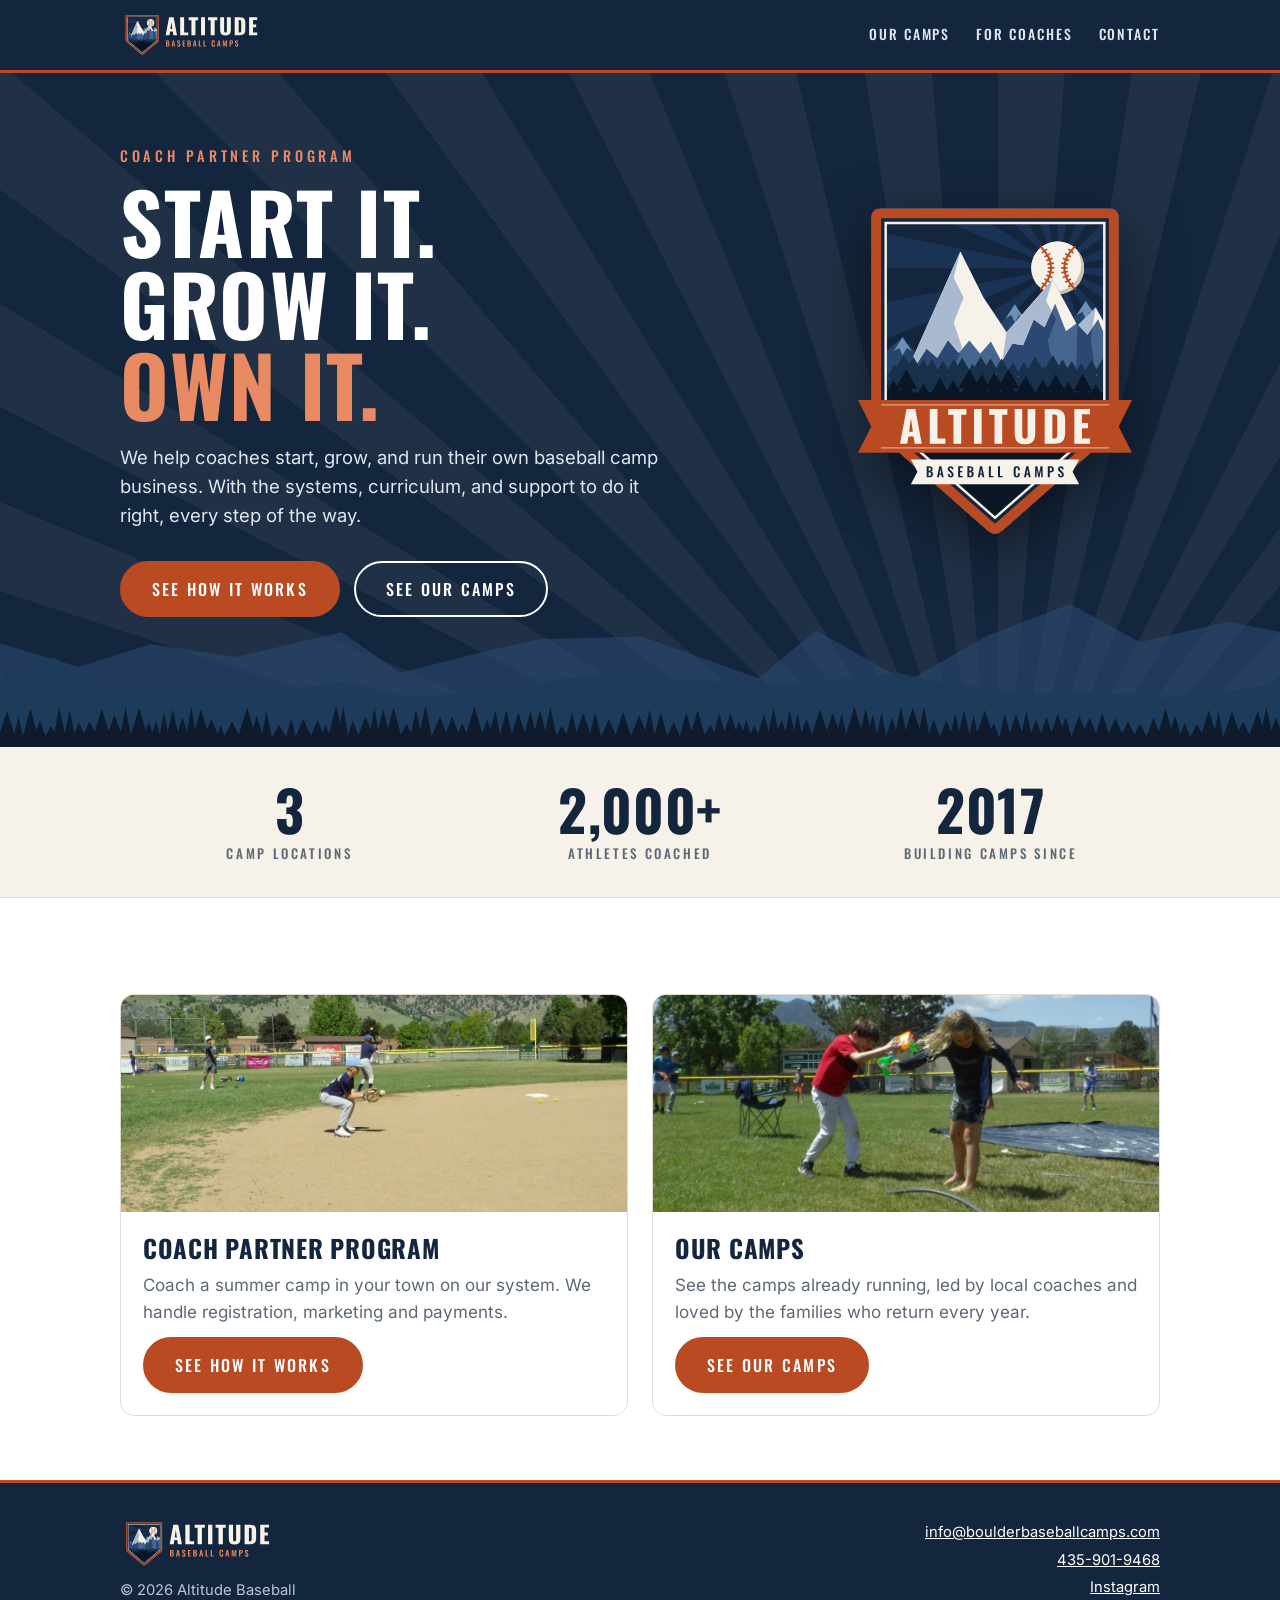
==== index.html @ 1dc379f1 "Footer: add small Instagram link on every page Co-Authored-By: Claude Sonnet 5.5 <noreply@anthropic." ====
<!doctype html><html lang="en"><head><meta charset="utf-8"><meta name="viewport" content="width=device-width,initial-scale=1">
<title>Altitude Baseball | Build Your Baseball Camp Today</title><meta name="description" content="Altitude helps coaches start a baseball camp in their town. We handle registration, marketing and payments while you coach. See our camps and how it works.">
<meta property="og:title" content="Altitude Baseball | Build Your Baseball Camp Today"><meta property="og:description" content="Altitude helps coaches start a baseball camp in their town. We handle registration, marketing and payments while you coach. See our camps and how it works."><meta property="og:type" content="website"><meta property="og:url" content="https://www.altitudebaseballcamps.com/">
<link rel="canonical" href="https://www.altitudebaseballcamps.com/">
<link rel="preload" href="assets/fonts/oswald-latin-700-normal.woff2" as="font" type="font/woff2" crossorigin><link rel="preload" href="assets/fonts/inter-latin-400-normal.woff2" as="font" type="font/woff2" crossorigin>
<link rel="icon" href="images/brand/favicon.svg" type="image/svg+xml"><link rel="icon" href="images/brand/favicon-32.png" sizes="32x32" type="image/png"><link rel="icon" href="favicon.ico" sizes="48x48"><link rel="apple-touch-icon" href="images/brand/apple-touch-icon.png"><link rel="manifest" href="site.webmanifest"><meta name="theme-color" content="#14263d">
<meta property="og:site_name" content="Altitude Baseball Camps"><meta property="og:image" content="https://www.altitudebaseballcamps.com/images/brand/og-image.png"><meta property="og:image:width" content="1200"><meta property="og:image:height" content="630"><meta property="og:image:alt" content="Altitude Baseball Camps shield logo beside the words Start it. Grow it. Own it."><meta name="twitter:card" content="summary_large_image">
<link rel="stylesheet" href="assets/style.css"><script type="application/ld+json">{"@context": "https://schema.org", "@type": "Organization", "name": "Altitude Baseball Camps", "url": "https://www.altitudebaseballcamps.com/", "logo": "https://www.altitudebaseballcamps.com/images/brand/icon-512.png", "description": "Altitude helps coaches start and grow a baseball camp in their town, with registration, marketing and payments handled."}</script></head><body>
<a class="skip" href="#main">Skip to content</a>
<header class="site"><div class="wrap"><a class="brand" href="index.html"><img src="images/brand/altitude-lockup-dark.svg" alt="Altitude Baseball Camps" width="139" height="46"></a><nav><a href="our-camps.html">Our Camps</a><a href="for-coaches.html">For Coaches</a><a href="contact.html">Contact</a></nav></div></header>
<main id="main"><section class="hero home"><div class="wrap"><div class="copy"><p class="eyebrow">Coach Partner Program</p><h1><span>Start it.</span> <span>Grow it.</span> <span class="own">Own it.</span></h1><p class="lede">We help coaches start, grow, and run their own baseball camp business. With the systems, curriculum, and support to do it right, every step of the way.</p><p class="cta"><a class="btn" href="for-coaches.html">See how it works</a><a class="btn ghost" href="our-camps.html">See our camps</a></p></div><img class="shield" src="images/brand/altitude-shield-color.svg" alt="" width="330" height="388"></div></section><div class="stats"><div class="wrap"><div><b>3</b><span>Camp Locations</span></div><div><b>2,000+</b><span>Athletes Coached</span></div><div><b>2017</b><span>Building Camps Since</span></div></div></div>
<section class="block"><div class="wrap"><h2 class="sr">Where to start</h2><div class="cards">
<article class="card"><img class="ph shot" src="images/photos/camp-infield.jpg" alt="A camper sets to field a ground ball on the infield, with foothills behind." width="1200" height="900" loading="lazy" style="object-position:50% 42%"><div class="body"><h3>Coach Partner Program</h3><p>Coach a summer camp in your town on our system. We handle registration, marketing and payments.</p><a class="btn" href="for-coaches.html">See how it works</a></div></article>
<article class="card"><img class="ph shot" src="images/photos/camp-water-fight.jpg" alt="Two campers squirt each other with water guns on the outfield grass." width="1200" height="900" loading="lazy" style="object-position:50% 68%"><div class="body"><h3>Our Camps</h3><p>See the camps already running, led by local coaches and loved by the families who return every year.</p><a class="btn" href="our-camps.html">See our camps</a></div></article>
</div></div></section></main>
<footer><div class="wrap foot"><div class="fbrand"><img src="images/brand/altitude-lockup-dark.svg" alt="Altitude Baseball Camps" width="151" height="50" loading="lazy"><p>&copy; <span id="y"></span> Altitude Baseball</p></div><div class="fcontact"><a href="mailto:info@boulderbaseballcamps.com">info@boulderbaseballcamps.com</a><a href="tel:+14359019468">435-901-9468</a><a href="https://www.instagram.com/altitudebaseballcamps/" target="_blank" rel="noopener">Instagram</a></div></div></footer>
<script>document.getElementById("y").textContent=new Date().getFullYear()</script></body></html>
---- assets/style.css ----
/* Altitude Baseball Camps: brand kit 2.0. Fonts are self-hosted (SIL Open Font License, see assets/fonts). */
@font-face{font-family:"Oswald";font-style:normal;font-weight:500;font-display:swap;src:url(fonts/oswald-latin-500-normal.woff2) format("woff2")}
@font-face{font-family:"Oswald";font-style:normal;font-weight:700;font-display:swap;src:url(fonts/oswald-latin-700-normal.woff2) format("woff2")}
@font-face{font-family:"Inter";font-style:normal;font-weight:400;font-display:swap;src:url(fonts/inter-latin-400-normal.woff2) format("woff2")}
@font-face{font-family:"Inter";font-style:normal;font-weight:600;font-display:swap;src:url(fonts/inter-latin-600-normal.woff2) format("woff2")}
@font-face{font-family:"Inter";font-style:normal;font-weight:700;font-display:swap;src:url(fonts/inter-latin-700-normal.woff2) format("woff2")}
@font-face{font-family:"Inter";font-style:normal;font-weight:800;font-display:swap;src:url(fonts/inter-latin-800-normal.woff2) format("woff2")}
:root{--navy:#14263d;--navy2:#1d3654;--clay:#b94a22;--clay-d:#9a3d1a;--ember:#e88a62;--cream:#f7f2e9;--ink:#1b2430;--mute:#5d6877;--line:#e2dccf;--radius:14px;
--display:"Oswald","Arial Narrow",Impact,sans-serif;--text:"Inter",system-ui,-apple-system,"Segoe UI",Roboto,sans-serif}
*{box-sizing:border-box}html{scroll-behavior:smooth}
@media (prefers-reduced-motion:reduce){html{scroll-behavior:auto}}
body{margin:0;min-height:100vh;display:flex;flex-direction:column;font-family:var(--text);color:var(--ink);background:#fff;line-height:1.6;font-size:17px;-webkit-font-smoothing:antialiased}
img{max-width:100%;display:block}a{color:var(--clay-d)}
:focus-visible{outline:3px solid var(--clay-d);outline-offset:3px}
header.site :focus-visible,.hero :focus-visible,.est :focus-visible,footer :focus-visible{outline-color:var(--ember)}
.wrap{max-width:1080px;margin:0 auto;padding:0 20px}
.sr{position:absolute;width:1px;height:1px;margin:-1px;padding:0;overflow:hidden;clip:rect(0 0 0 0);white-space:nowrap;border:0}
.skip{position:absolute;left:-999px}.skip:focus{left:10px;top:10px;background:#fff;padding:8px;z-index:99}

/* header */
header.site{background:var(--navy);position:sticky;top:0;z-index:10;border-bottom:3px solid var(--clay)}
header.site .wrap{display:flex;align-items:center;justify-content:space-between;height:70px}
.brand{display:block;line-height:0}.brand img{height:46px;width:auto}
nav a{color:#dfe6ef;text-decoration:none;margin-left:26px;font:500 .86rem var(--display);letter-spacing:.14em;text-transform:uppercase;padding-bottom:4px;border-bottom:2px solid transparent}
nav a:hover,nav a[aria-current]{color:#fff;border-bottom-color:var(--ember)}

/* hero */
.hero{position:relative;isolation:isolate;overflow:hidden;background:var(--navy);color:#fff;padding:96px 0 120px;text-align:center;--rx:50%}
/* graphic system: sunburst rays + ridge line (drawn from the shield, no photos needed) */
.hero::before{content:"";position:absolute;inset:0;z-index:-1;background:repeating-conic-gradient(from -90deg at var(--rx) 125%,rgba(255,255,255,.05) 0 4.5deg,transparent 4.5deg 9deg)}
.hero::after{content:"";position:absolute;left:0;right:0;bottom:0;height:170px;z-index:-1;background:url(ridge.svg) center bottom/100% 100% no-repeat}
.hero h1{font:700 clamp(3rem,8.5vw,5.2rem)/.98 var(--display);margin:0 0 18px;text-transform:uppercase;letter-spacing:.015em}
.hero p{max-width:640px;margin:0 auto 28px;font-size:1.15rem;color:#dfe6ef}
.hero p.eyebrow{max-width:none;margin:0 0 14px;font:500 .9rem var(--display);letter-spacing:.26em;text-transform:uppercase;color:var(--ember)}
.hero.home{padding:72px 0 130px;--rx:78%}
.hero.home .wrap{display:grid;grid-template-columns:1.2fr .8fr;gap:56px;align-items:center;text-align:left}
.hero.home h1 span{display:block}.hero.home h1 .own{color:var(--ember)}
.hero.home .copy p.lede{margin:0 0 30px;max-width:560px}
.hero.home .shield{width:min(100%,330px);height:auto;justify-self:end;filter:drop-shadow(0 18px 28px rgba(0,0,0,.5))}
.hero .cta{display:flex;gap:14px;flex-wrap:wrap;margin:0;max-width:none}

/* buttons */
.btn{display:inline-block;background:var(--clay);color:#fff;text-decoration:none;font:500 1rem var(--display);letter-spacing:.14em;text-transform:uppercase;padding:14px 30px;border-radius:999px;border:2px solid var(--clay);cursor:pointer}
.btn:hover{background:var(--clay-d);border-color:var(--clay-d)}
.btn.ghost{background:transparent;border-color:#fff}.btn.ghost:hover{background:#fff;color:var(--navy);border-color:#fff}

/* stats */
.stats{background:var(--cream);border-bottom:1px solid var(--line)}
.stats .wrap{display:grid;grid-template-columns:repeat(3,1fr);text-align:center;padding:34px 20px;gap:12px}
.stats b{display:block;font:700 clamp(2.4rem,6vw,3.5rem)/1 var(--display);color:var(--navy);letter-spacing:.01em}
.stats span{display:block;margin-top:6px;color:var(--mute);font:500 .82rem var(--display);letter-spacing:.2em;text-transform:uppercase}

/* sections */
section.block{padding:64px 0}section.alt{background:var(--cream)}
h2{font:700 clamp(2rem,4.6vw,2.9rem)/1.08 var(--display);text-transform:uppercase;letter-spacing:.02em;margin:0 0 14px;color:var(--navy)}
.lead{color:var(--mute);max-width:640px}
.cards{display:grid;grid-template-columns:repeat(auto-fit,minmax(300px,1fr));gap:24px;margin-top:32px}
.card{border:1px solid var(--line);border-radius:var(--radius);overflow:hidden;background:#fff;display:flex;flex-direction:column}
.card .ph{aspect-ratio:16/10;background:var(--navy2);object-fit:cover;width:100%}
.card .ph.art{aspect-ratio:21/9;position:relative;overflow:hidden;background:var(--navy);display:flex;align-items:flex-start;padding:22px 24px;isolation:isolate}
.card .ph.art::before{content:"";position:absolute;inset:0;z-index:-1;background:repeating-conic-gradient(from -90deg at 80% 130%,rgba(255,255,255,.05) 0 4.5deg,transparent 4.5deg 9deg)}
.card .ph.art::after{content:"";position:absolute;left:0;right:0;bottom:0;height:62%;z-index:-1;background:url(ridge.svg) center bottom/100% 100% no-repeat}
.card .ph.art span{font:500 .9rem var(--display);letter-spacing:.26em;text-transform:uppercase;color:var(--ember)}
/* real photography (add when available): <figure class="photo"><img ...><figcaption>..</figcaption></figure> */
.photo{margin:0;border-radius:var(--radius);overflow:hidden;background:var(--navy2)}
.photo img{width:100%;height:100%;object-fit:cover;aspect-ratio:var(--ar,3/2)}
.photo figcaption{padding:10px 14px;font-size:.85rem;color:var(--mute);background:var(--cream)}
.photo.wide{--ar:21/9}.photo.tall{--ar:4/5}
.card .body{padding:22px;display:flex;flex-direction:column;gap:10px;flex:1}
.card h3{margin:0;color:var(--navy);font:700 1.55rem/1.15 var(--display);text-transform:uppercase;letter-spacing:.03em}.card p{margin:0;color:var(--mute)}
.card .btn{align-self:flex-start;margin-top:auto}
.camp{display:grid;grid-template-columns:160px 1fr;gap:24px;align-items:center;padding:28px 0;border-top:1px solid var(--line)}
.camp:first-of-type{border-top:0}
.camp .logo{width:160px;height:120px;display:grid;place-items:center;background:var(--cream);border-radius:var(--radius);font-weight:800;color:var(--navy);text-align:center;padding:10px;font-size:1rem;overflow:hidden}
.camp .logo img{max-width:140px;max-height:100px;width:auto;height:auto}
.camp h3{margin:0 0 6px;font:700 1.55rem/1.15 var(--display);text-transform:uppercase;letter-spacing:.03em;color:var(--navy)}.camp p{margin:0 0 8px;color:var(--mute)}
.grid9{counter-reset:n;display:grid;grid-template-columns:repeat(auto-fit,minmax(300px,1fr));gap:18px;margin-top:30px}
.grid9 div{counter-increment:n;background:#fff;border:1px solid var(--line);border-radius:var(--radius);padding:20px 20px 20px 66px;position:relative}
.grid9 div:before{content:counter(n);position:absolute;left:18px;top:18px;width:34px;height:34px;border-radius:50%;background:var(--clay);color:#fff;font:700 1.1rem var(--display);display:grid;place-items:center}
.grid9 h3{margin:0 0 4px;font:700 1.15rem/1.2 var(--display);letter-spacing:.04em;text-transform:uppercase;color:var(--navy)}.grid9 p{margin:0;color:var(--mute);font-size:.95rem}

/* earnings estimator */
.est{background:var(--navy);color:#fff;border-radius:var(--radius);padding:34px;margin-top:10px}
.est h2{color:#fff}.est .row{display:grid;grid-template-columns:repeat(auto-fit,minmax(170px,1fr));gap:16px;margin:20px 0}
label{display:block;font-weight:600;font-size:.9rem;margin-bottom:6px}
input,select,textarea{width:100%;padding:12px 14px;border:1px solid #c9c2b2;border-radius:10px;font:inherit;background:#fff;color:var(--ink)}
.seg{display:flex;gap:8px;flex-wrap:wrap}.seg button{flex:1;padding:12px;border-radius:10px;border:1px solid #6f87a6;background:transparent;color:#fff;font:inherit;font-weight:600;cursor:pointer}
.seg button[aria-pressed=true]{background:var(--ember);border-color:var(--ember);color:var(--navy)}
.result{font:700 2.8rem/1.1 var(--display);color:#ffd9c8}.small{font-size:.82rem;color:#b9c6d6}
.two{display:grid;grid-template-columns:repeat(auto-fit,minmax(260px,1fr));gap:24px;margin-top:26px}
.pill{background:var(--cream);border:1px solid var(--line);border-radius:var(--radius);padding:22px}
.pill h3{margin:0 0 6px;color:var(--navy);font:700 1.3rem/1.2 var(--display);text-transform:uppercase;letter-spacing:.03em}.pill p{margin:0;color:var(--mute)}
form.contact{display:grid;gap:16px;max-width:620px;margin-top:24px}

/* footer */
footer{background:var(--navy);color:#b9c6d6;padding:36px 0;font-size:.92rem;border-top:3px solid var(--clay)}
footer a{color:#fff}
footer .foot{display:flex;flex-wrap:wrap;gap:20px 40px;justify-content:space-between;align-items:center}
.fbrand img{height:50px;width:auto;margin-bottom:10px}.fbrand p{margin:0}
.fcontact{display:flex;flex-direction:column;gap:4px;text-align:right}

@media(max-width:820px){
 .hero.home{padding:48px 0 56px}
 .hero.home .wrap{grid-template-columns:1fr;text-align:center;gap:28px}
 .hero.home .shield{order:-1;justify-self:center;width:190px}
 .hero.home .copy p.lede{margin:0 auto 26px}.hero .cta{justify-content:center}
}
@media(max-width:680px){
 header.site{position:static}
 header.site .wrap{flex-wrap:wrap;height:auto;padding-top:12px;padding-bottom:10px;gap:8px}
 nav{width:100%;display:flex;justify-content:space-between}
 nav a{margin-left:0;font-size:.78rem;letter-spacing:.1em;padding:10px 0 6px}
 .fcontact a{display:block;padding:5px 0}.camp p a{display:inline-block;padding:6px 0}
 .camp{grid-template-columns:1fr}.hero{padding:70px 0 96px}.hero::after{height:110px}
 .fcontact{text-align:left}
}
/* contact page: h1 shares the section heading look */
section.block h1{font:700 clamp(2rem,4.6vw,2.9rem)/1.08 var(--display);text-transform:uppercase;letter-spacing:.02em;margin:0 0 14px;color:var(--navy)}
.formnote{font-size:.9rem;color:var(--mute);margin:-4px 0 0}
main{flex:1 0 auto}
.card .ph.diamond::after{height:100%;background:url(diamond.svg) right bottom/auto 100% no-repeat}
.card .ph.logos{aspect-ratio:21/9;background:var(--cream);display:flex;align-items:center;justify-content:space-evenly;gap:12px;padding:18px 22px;object-fit:fill;border-bottom:1px solid var(--line)}
.card .ph.logos img{height:100%;width:auto;max-width:31%;object-fit:contain}
.card img.ph.shot{height:auto;aspect-ratio:21/9;object-fit:cover;background:var(--cream)}
.gallery{display:grid;grid-template-columns:repeat(3,1fr);gap:14px}
.gallery figure{margin:0;border-radius:var(--radius);overflow:hidden;background:var(--cream)}
.gallery img{height:auto;width:100%;aspect-ratio:4/3;object-fit:cover}
.cap{font-size:.9rem;color:var(--mute);margin:12px 0 0}
@media(max-width:680px){.gallery{grid-template-columns:1fr}.gallery img{aspect-ratio:16/10}}
.gallery.mix{grid-template-columns:2fr 1fr;grid-template-rows:1fr 1fr}
.gallery.mix .big{grid-row:1/3}.gallery.mix .big img{height:100%;aspect-ratio:auto}
.gallery.mix figure:not(.big) img{height:100%;aspect-ratio:auto}
@media(max-width:680px){.gallery.mix{grid-template-columns:1fr;grid-template-rows:none}.gallery.mix .big{grid-row:auto}.gallery.mix .big img{height:auto;aspect-ratio:4/3}.gallery.mix figure:not(.big) img{height:auto;aspect-ratio:16/10}}
.gallery figure{min-width:0}.gallery img{display:block}.gallery.mix{align-items:stretch}.gallery.mix figure img{object-fit:cover}
.gallery.mix figure{width:100%;justify-self:stretch}
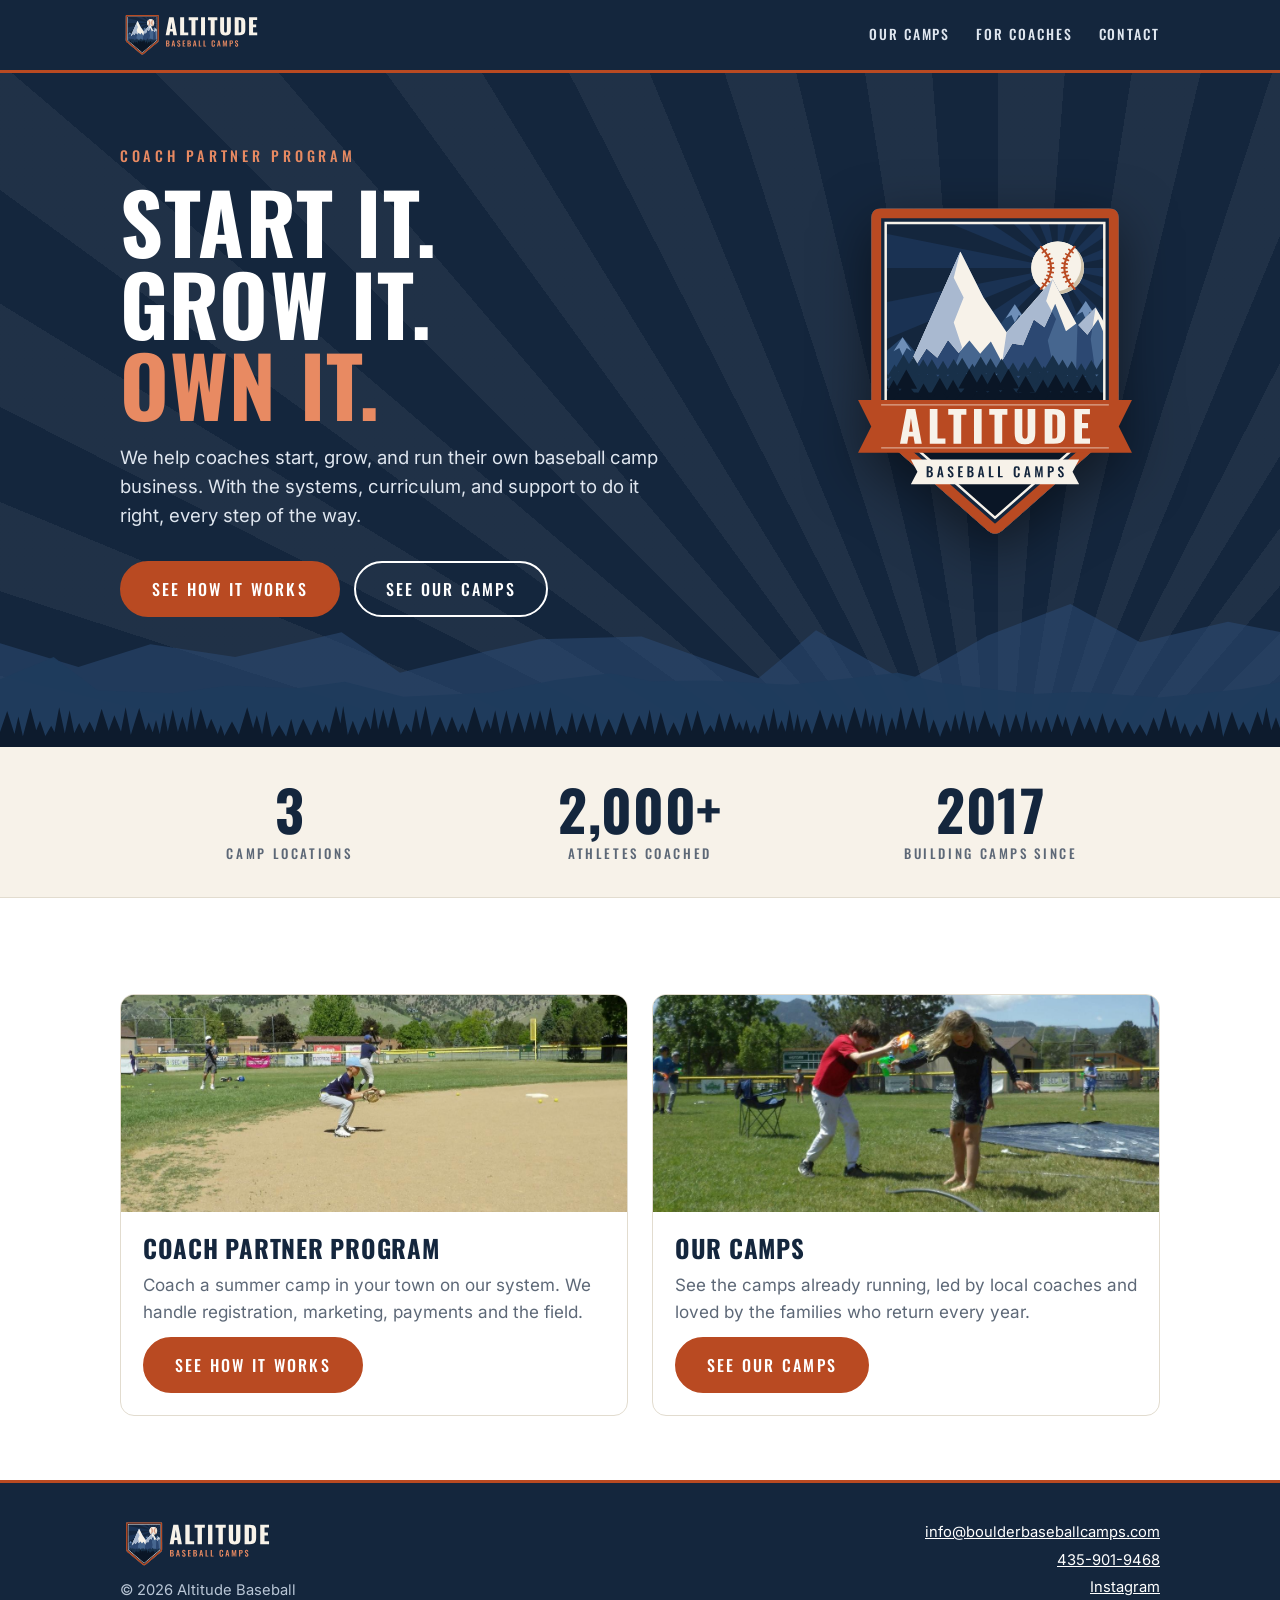
==== commit 8fc37f0e: "Add 'and the field' to registration/marketing/payments copy Co-Authored-By: Claude Sonnet 5.5 <norep" ====
--- a/index.html
+++ b/index.html
@@ -1,16 +1,16 @@
 <!doctype html><html lang="en"><head><meta charset="utf-8"><meta name="viewport" content="width=device-width,initial-scale=1">
-<title>Altitude Baseball | Build Your Baseball Camp Today</title><meta name="description" content="Altitude helps coaches start a baseball camp in their town. We handle registration, marketing and payments while you coach. See our camps and how it works.">
-<meta property="og:title" content="Altitude Baseball | Build Your Baseball Camp Today"><meta property="og:description" content="Altitude helps coaches start a baseball camp in their town. We handle registration, marketing and payments while you coach. See our camps and how it works."><meta property="og:type" content="website"><meta property="og:url" content="https://www.altitudebaseballcamps.com/">
+<title>Altitude Baseball | Build Your Baseball Camp Today</title><meta name="description" content="Altitude helps coaches start a baseball camp in their town. We handle registration, marketing, payments and the field while you coach. See our camps and how it works.">
+<meta property="og:title" content="Altitude Baseball | Build Your Baseball Camp Today"><meta property="og:description" content="Altitude helps coaches start a baseball camp in their town. We handle registration, marketing, payments and the field while you coach. See our camps and how it works."><meta property="og:type" content="website"><meta property="og:url" content="https://www.altitudebaseballcamps.com/">
 <link rel="canonical" href="https://www.altitudebaseballcamps.com/">
 <link rel="preload" href="assets/fonts/oswald-latin-700-normal.woff2" as="font" type="font/woff2" crossorigin><link rel="preload" href="assets/fonts/inter-latin-400-normal.woff2" as="font" type="font/woff2" crossorigin>
 <link rel="icon" href="images/brand/favicon.svg" type="image/svg+xml"><link rel="icon" href="images/brand/favicon-32.png" sizes="32x32" type="image/png"><link rel="icon" href="favicon.ico" sizes="48x48"><link rel="apple-touch-icon" href="images/brand/apple-touch-icon.png"><link rel="manifest" href="site.webmanifest"><meta name="theme-color" content="#14263d">
 <meta property="og:site_name" content="Altitude Baseball Camps"><meta property="og:image" content="https://www.altitudebaseballcamps.com/images/brand/og-image.png"><meta property="og:image:width" content="1200"><meta property="og:image:height" content="630"><meta property="og:image:alt" content="Altitude Baseball Camps shield logo beside the words Start it. Grow it. Own it."><meta name="twitter:card" content="summary_large_image">
-<link rel="stylesheet" href="assets/style.css"><script type="application/ld+json">{"@context": "https://schema.org", "@type": "Organization", "name": "Altitude Baseball Camps", "url": "https://www.altitudebaseballcamps.com/", "logo": "https://www.altitudebaseballcamps.com/images/brand/icon-512.png", "description": "Altitude helps coaches start and grow a baseball camp in their town, with registration, marketing and payments handled."}</script></head><body>
+<link rel="stylesheet" href="assets/style.css"><script type="application/ld+json">{"@context": "https://schema.org", "@type": "Organization", "name": "Altitude Baseball Camps", "url": "https://www.altitudebaseballcamps.com/", "logo": "https://www.altitudebaseballcamps.com/images/brand/icon-512.png", "description": "Altitude helps coaches start and grow a baseball camp in their town, with registration, marketing, payments and the field handled."}</script></head><body>
 <a class="skip" href="#main">Skip to content</a>
 <header class="site"><div class="wrap"><a class="brand" href="index.html"><img src="images/brand/altitude-lockup-dark.svg" alt="Altitude Baseball Camps" width="139" height="46"></a><nav><a href="our-camps.html">Our Camps</a><a href="for-coaches.html">For Coaches</a><a href="contact.html">Contact</a></nav></div></header>
 <main id="main"><section class="hero home"><div class="wrap"><div class="copy"><p class="eyebrow">Coach Partner Program</p><h1><span>Start it.</span> <span>Grow it.</span> <span class="own">Own it.</span></h1><p class="lede">We help coaches start, grow, and run their own baseball camp business. With the systems, curriculum, and support to do it right, every step of the way.</p><p class="cta"><a class="btn" href="for-coaches.html">See how it works</a><a class="btn ghost" href="our-camps.html">See our camps</a></p></div><img class="shield" src="images/brand/altitude-shield-color.svg" alt="" width="330" height="388"></div></section><div class="stats"><div class="wrap"><div><b>3</b><span>Camp Locations</span></div><div><b>2,000+</b><span>Athletes Coached</span></div><div><b>2017</b><span>Building Camps Since</span></div></div></div>
 <section class="block"><div class="wrap"><h2 class="sr">Where to start</h2><div class="cards">
-<article class="card"><img class="ph shot" src="images/photos/camp-infield.jpg" alt="A camper sets to field a ground ball on the infield, with foothills behind." width="1200" height="900" loading="lazy" style="object-position:50% 42%"><div class="body"><h3>Coach Partner Program</h3><p>Coach a summer camp in your town on our system. We handle registration, marketing and payments.</p><a class="btn" href="for-coaches.html">See how it works</a></div></article>
+<article class="card"><img class="ph shot" src="images/photos/camp-infield.jpg" alt="A camper sets to field a ground ball on the infield, with foothills behind." width="1200" height="900" loading="lazy" style="object-position:50% 42%"><div class="body"><h3>Coach Partner Program</h3><p>Coach a summer camp in your town on our system. We handle registration, marketing, payments and the field.</p><a class="btn" href="for-coaches.html">See how it works</a></div></article>
 <article class="card"><img class="ph shot" src="images/photos/camp-water-fight.jpg" alt="Two campers squirt each other with water guns on the outfield grass." width="1200" height="900" loading="lazy" style="object-position:50% 68%"><div class="body"><h3>Our Camps</h3><p>See the camps already running, led by local coaches and loved by the families who return every year.</p><a class="btn" href="our-camps.html">See our camps</a></div></article>
 </div></div></section></main>
 <footer><div class="wrap foot"><div class="fbrand"><img src="images/brand/altitude-lockup-dark.svg" alt="Altitude Baseball Camps" width="151" height="50" loading="lazy"><p>&copy; <span id="y"></span> Altitude Baseball</p></div><div class="fcontact"><a href="mailto:info@boulderbaseballcamps.com">info@boulderbaseballcamps.com</a><a href="tel:+14359019468">435-901-9468</a><a href="https://www.instagram.com/altitudebaseballcamps/" target="_blank" rel="noopener">Instagram</a></div></div></footer>
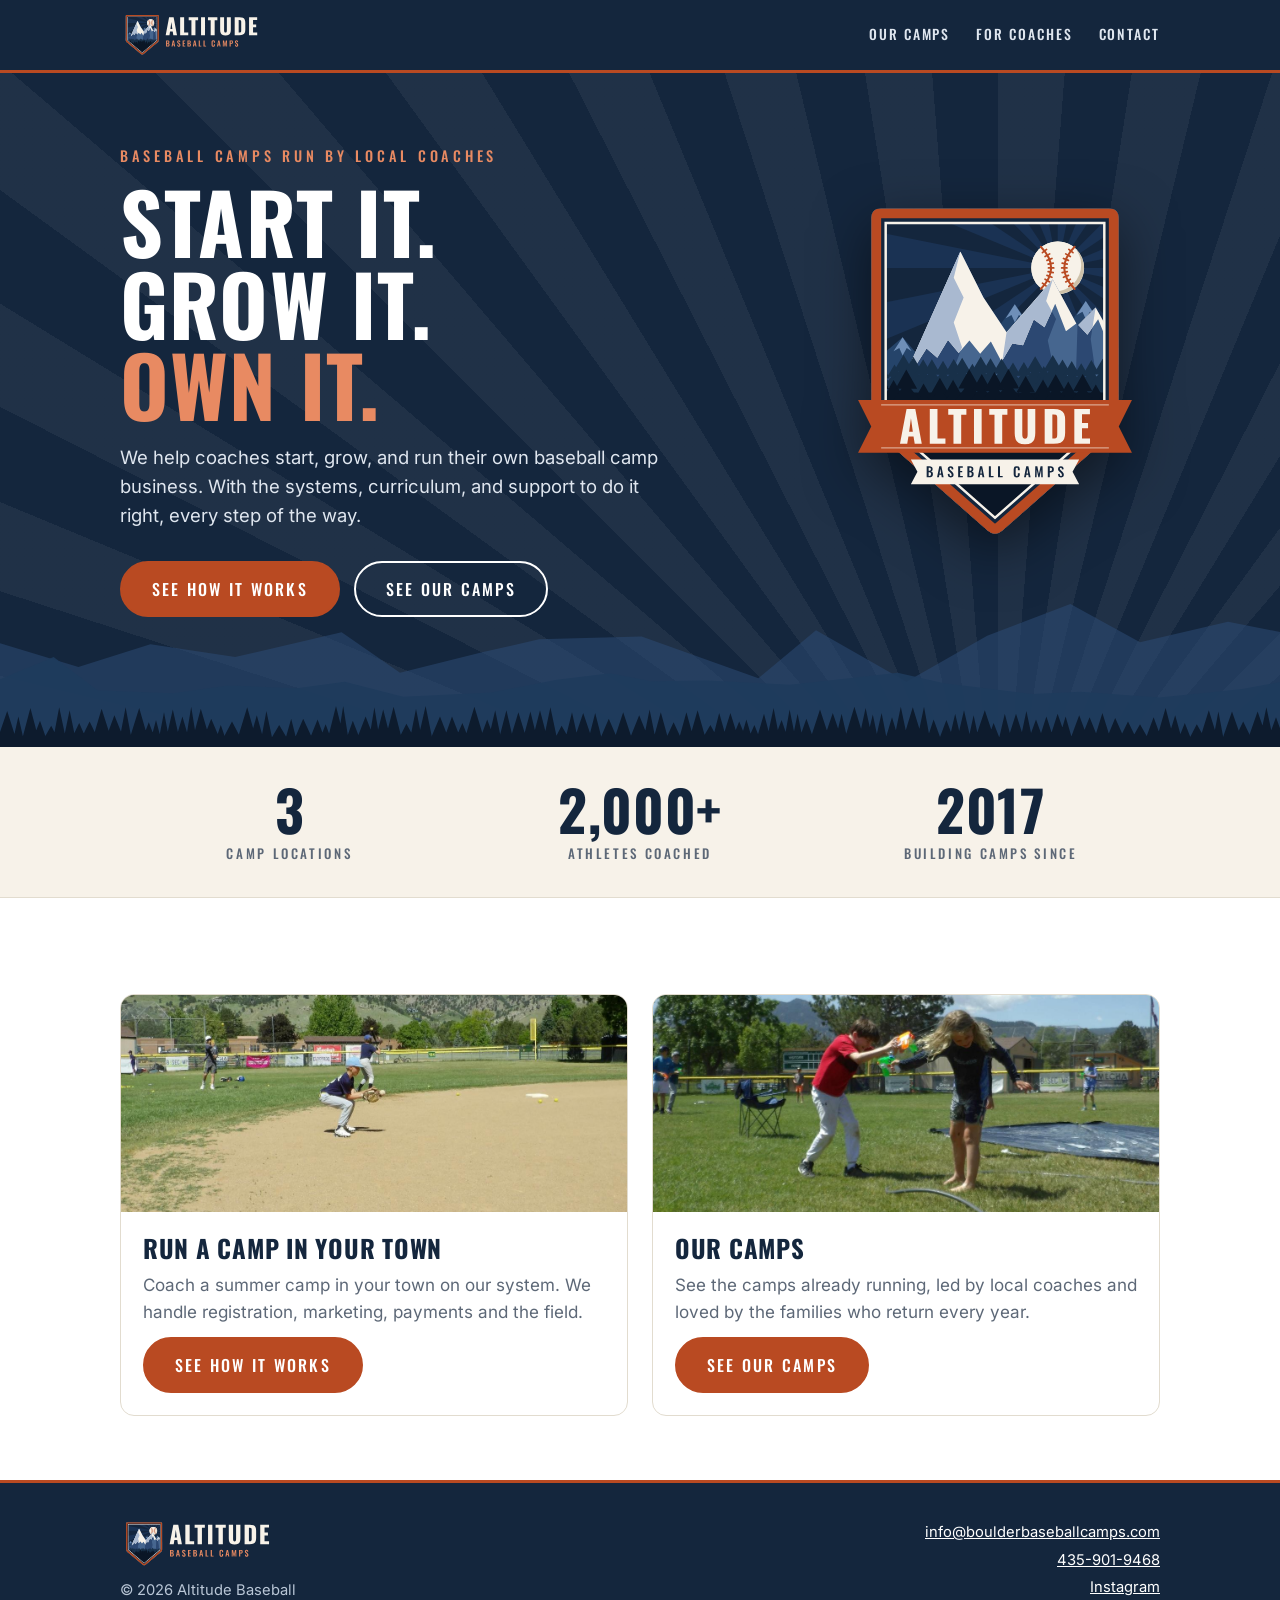
==== commit 71d186e9: "Replace 'Coach Partner Program' on the home page with plainer wording Co-Authored-By: Claude Sonnet " ====
--- a/index.html
+++ b/index.html
@@ -8,9 +8,9 @@
 <link rel="stylesheet" href="assets/style.css"><script type="application/ld+json">{"@context": "https://schema.org", "@type": "Organization", "name": "Altitude Baseball Camps", "url": "https://www.altitudebaseballcamps.com/", "logo": "https://www.altitudebaseballcamps.com/images/brand/icon-512.png", "description": "Altitude helps coaches start and grow a baseball camp in their town, with registration, marketing, payments and the field handled."}</script></head><body>
 <a class="skip" href="#main">Skip to content</a>
 <header class="site"><div class="wrap"><a class="brand" href="index.html"><img src="images/brand/altitude-lockup-dark.svg" alt="Altitude Baseball Camps" width="139" height="46"></a><nav><a href="our-camps.html">Our Camps</a><a href="for-coaches.html">For Coaches</a><a href="contact.html">Contact</a></nav></div></header>
-<main id="main"><section class="hero home"><div class="wrap"><div class="copy"><p class="eyebrow">Coach Partner Program</p><h1><span>Start it.</span> <span>Grow it.</span> <span class="own">Own it.</span></h1><p class="lede">We help coaches start, grow, and run their own baseball camp business. With the systems, curriculum, and support to do it right, every step of the way.</p><p class="cta"><a class="btn" href="for-coaches.html">See how it works</a><a class="btn ghost" href="our-camps.html">See our camps</a></p></div><img class="shield" src="images/brand/altitude-shield-color.svg" alt="" width="330" height="388"></div></section><div class="stats"><div class="wrap"><div><b>3</b><span>Camp Locations</span></div><div><b>2,000+</b><span>Athletes Coached</span></div><div><b>2017</b><span>Building Camps Since</span></div></div></div>
+<main id="main"><section class="hero home"><div class="wrap"><div class="copy"><p class="eyebrow">Baseball camps run by local coaches</p><h1><span>Start it.</span> <span>Grow it.</span> <span class="own">Own it.</span></h1><p class="lede">We help coaches start, grow, and run their own baseball camp business. With the systems, curriculum, and support to do it right, every step of the way.</p><p class="cta"><a class="btn" href="for-coaches.html">See how it works</a><a class="btn ghost" href="our-camps.html">See our camps</a></p></div><img class="shield" src="images/brand/altitude-shield-color.svg" alt="" width="330" height="388"></div></section><div class="stats"><div class="wrap"><div><b>3</b><span>Camp Locations</span></div><div><b>2,000+</b><span>Athletes Coached</span></div><div><b>2017</b><span>Building Camps Since</span></div></div></div>
 <section class="block"><div class="wrap"><h2 class="sr">Where to start</h2><div class="cards">
-<article class="card"><img class="ph shot" src="images/photos/camp-infield.jpg" alt="A camper sets to field a ground ball on the infield, with foothills behind." width="1200" height="900" loading="lazy" style="object-position:50% 42%"><div class="body"><h3>Coach Partner Program</h3><p>Coach a summer camp in your town on our system. We handle registration, marketing, payments and the field.</p><a class="btn" href="for-coaches.html">See how it works</a></div></article>
+<article class="card"><img class="ph shot" src="images/photos/camp-infield.jpg" alt="A camper sets to field a ground ball on the infield, with foothills behind." width="1200" height="900" loading="lazy" style="object-position:50% 42%"><div class="body"><h3>Run a camp in your town</h3><p>Coach a summer camp in your town on our system. We handle registration, marketing, payments and the field.</p><a class="btn" href="for-coaches.html">See how it works</a></div></article>
 <article class="card"><img class="ph shot" src="images/photos/camp-water-fight.jpg" alt="Two campers squirt each other with water guns on the outfield grass." width="1200" height="900" loading="lazy" style="object-position:50% 68%"><div class="body"><h3>Our Camps</h3><p>See the camps already running, led by local coaches and loved by the families who return every year.</p><a class="btn" href="our-camps.html">See our camps</a></div></article>
 </div></div></section></main>
 <footer><div class="wrap foot"><div class="fbrand"><img src="images/brand/altitude-lockup-dark.svg" alt="Altitude Baseball Camps" width="151" height="50" loading="lazy"><p>&copy; <span id="y"></span> Altitude Baseball</p></div><div class="fcontact"><a href="mailto:info@boulderbaseballcamps.com">info@boulderbaseballcamps.com</a><a href="tel:+14359019468">435-901-9468</a><a href="https://www.instagram.com/altitudebaseballcamps/" target="_blank" rel="noopener">Instagram</a></div></div></footer>
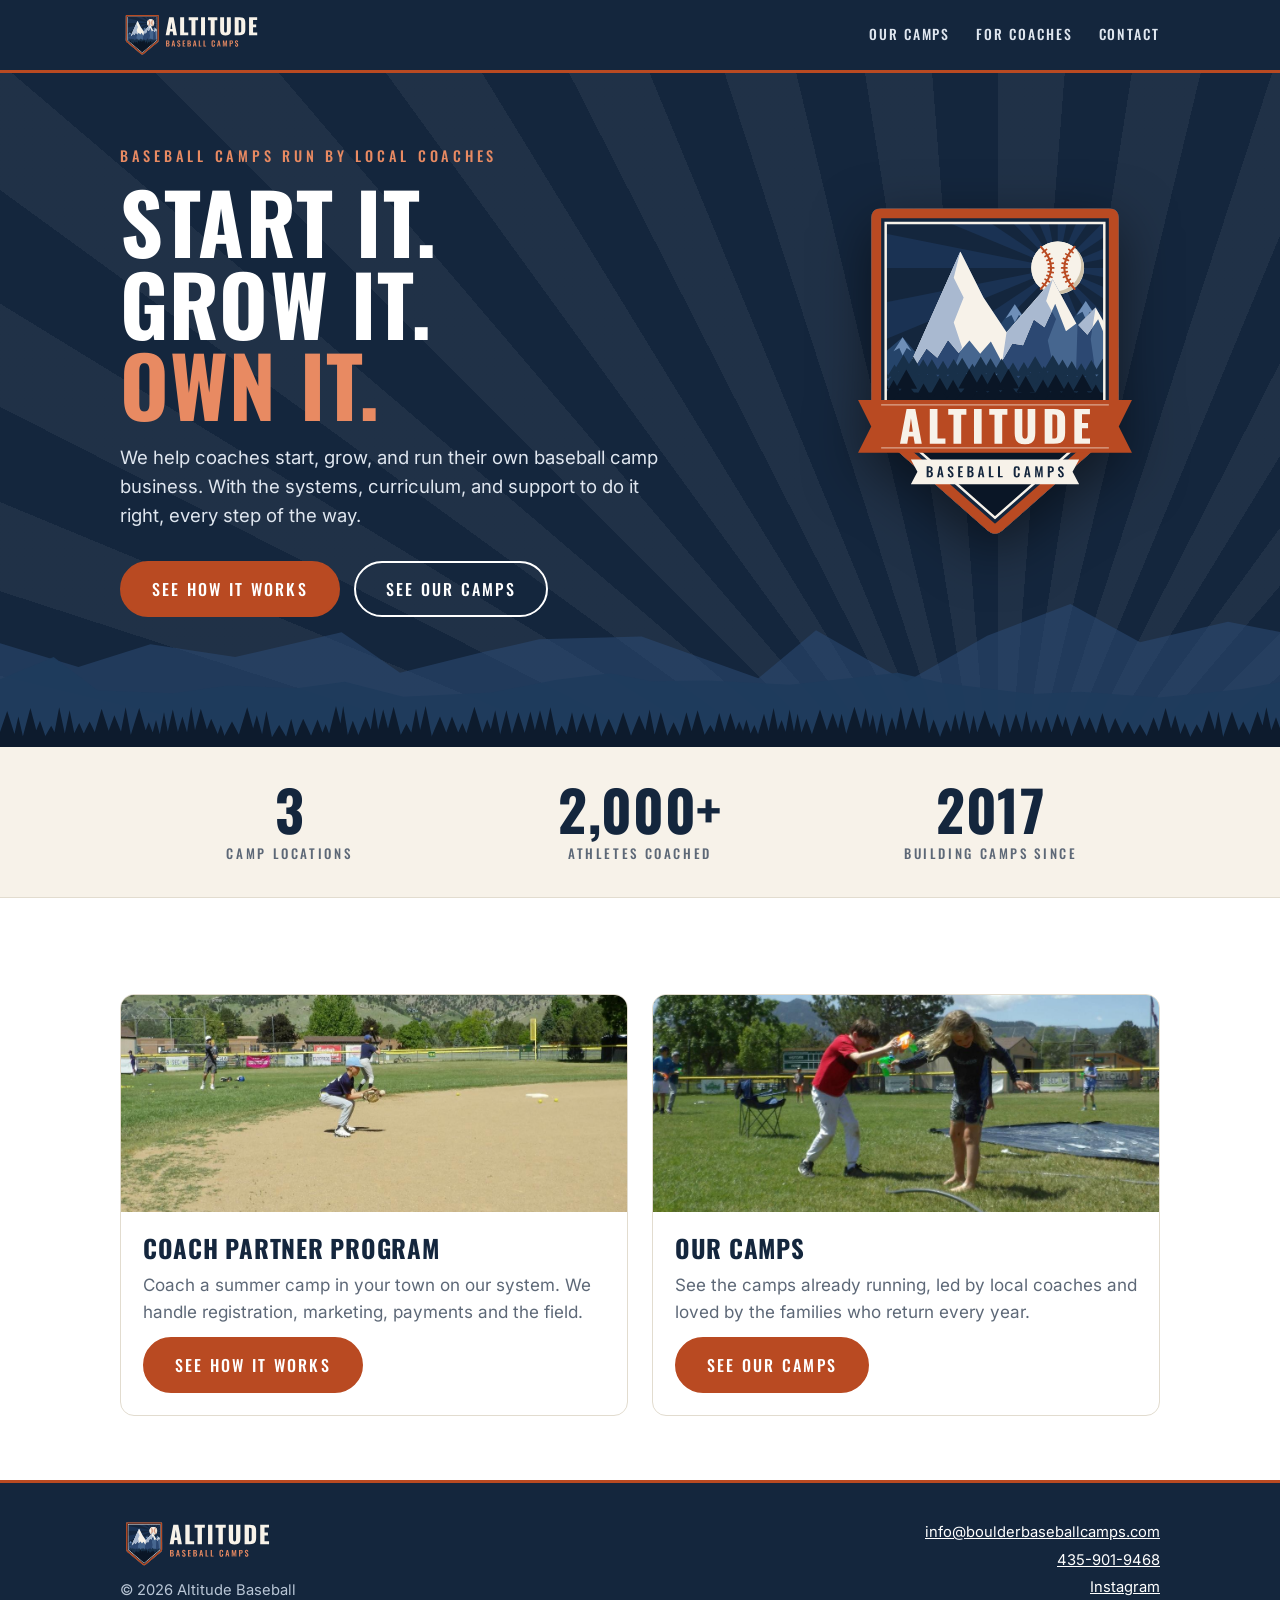
==== commit f816a5c2: "Restore the card heading; only the hero eyebrow was changed Co-Authored-By: Claude Sonnet 5.5 <norep" ====
--- a/index.html
+++ b/index.html
@@ -10,7 +10,7 @@
 <header class="site"><div class="wrap"><a class="brand" href="index.html"><img src="images/brand/altitude-lockup-dark.svg" alt="Altitude Baseball Camps" width="139" height="46"></a><nav><a href="our-camps.html">Our Camps</a><a href="for-coaches.html">For Coaches</a><a href="contact.html">Contact</a></nav></div></header>
 <main id="main"><section class="hero home"><div class="wrap"><div class="copy"><p class="eyebrow">Baseball camps run by local coaches</p><h1><span>Start it.</span> <span>Grow it.</span> <span class="own">Own it.</span></h1><p class="lede">We help coaches start, grow, and run their own baseball camp business. With the systems, curriculum, and support to do it right, every step of the way.</p><p class="cta"><a class="btn" href="for-coaches.html">See how it works</a><a class="btn ghost" href="our-camps.html">See our camps</a></p></div><img class="shield" src="images/brand/altitude-shield-color.svg" alt="" width="330" height="388"></div></section><div class="stats"><div class="wrap"><div><b>3</b><span>Camp Locations</span></div><div><b>2,000+</b><span>Athletes Coached</span></div><div><b>2017</b><span>Building Camps Since</span></div></div></div>
 <section class="block"><div class="wrap"><h2 class="sr">Where to start</h2><div class="cards">
-<article class="card"><img class="ph shot" src="images/photos/camp-infield.jpg" alt="A camper sets to field a ground ball on the infield, with foothills behind." width="1200" height="900" loading="lazy" style="object-position:50% 42%"><div class="body"><h3>Run a camp in your town</h3><p>Coach a summer camp in your town on our system. We handle registration, marketing, payments and the field.</p><a class="btn" href="for-coaches.html">See how it works</a></div></article>
+<article class="card"><img class="ph shot" src="images/photos/camp-infield.jpg" alt="A camper sets to field a ground ball on the infield, with foothills behind." width="1200" height="900" loading="lazy" style="object-position:50% 42%"><div class="body"><h3>Coach Partner Program</h3><p>Coach a summer camp in your town on our system. We handle registration, marketing, payments and the field.</p><a class="btn" href="for-coaches.html">See how it works</a></div></article>
 <article class="card"><img class="ph shot" src="images/photos/camp-water-fight.jpg" alt="Two campers squirt each other with water guns on the outfield grass." width="1200" height="900" loading="lazy" style="object-position:50% 68%"><div class="body"><h3>Our Camps</h3><p>See the camps already running, led by local coaches and loved by the families who return every year.</p><a class="btn" href="our-camps.html">See our camps</a></div></article>
 </div></div></section></main>
 <footer><div class="wrap foot"><div class="fbrand"><img src="images/brand/altitude-lockup-dark.svg" alt="Altitude Baseball Camps" width="151" height="50" loading="lazy"><p>&copy; <span id="y"></span> Altitude Baseball</p></div><div class="fcontact"><a href="mailto:info@boulderbaseballcamps.com">info@boulderbaseballcamps.com</a><a href="tel:+14359019468">435-901-9468</a><a href="https://www.instagram.com/altitudebaseballcamps/" target="_blank" rel="noopener">Instagram</a></div></div></footer>
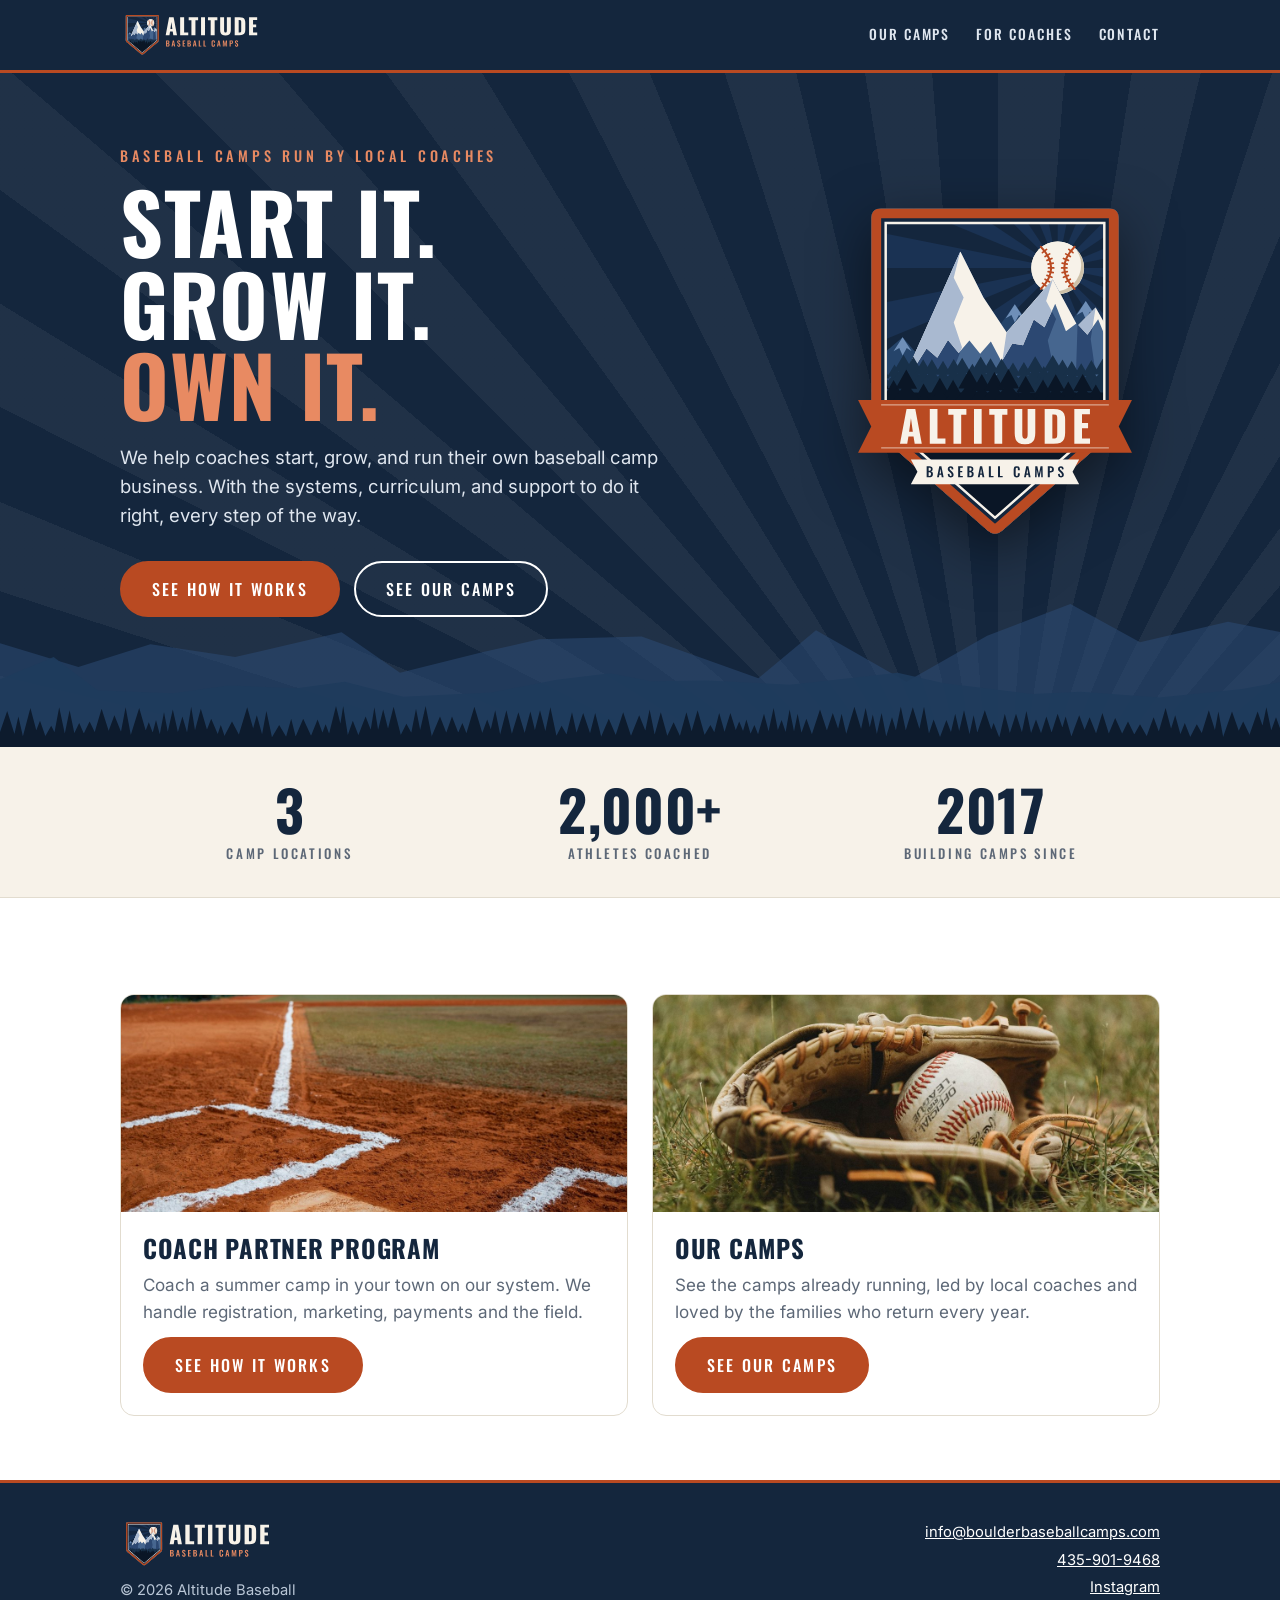
==== commit a4512103: "Home page: swap the two card photos for field and glove stock photos (no children, no sponsor banner" ====
--- a/index.html
+++ b/index.html
@@ -10,8 +10,8 @@
 <header class="site"><div class="wrap"><a class="brand" href="index.html"><img src="images/brand/altitude-lockup-dark.svg" alt="Altitude Baseball Camps" width="139" height="46"></a><nav><a href="our-camps.html">Our Camps</a><a href="for-coaches.html">For Coaches</a><a href="contact.html">Contact</a></nav></div></header>
 <main id="main"><section class="hero home"><div class="wrap"><div class="copy"><p class="eyebrow">Baseball camps run by local coaches</p><h1><span>Start it.</span> <span>Grow it.</span> <span class="own">Own it.</span></h1><p class="lede">We help coaches start, grow, and run their own baseball camp business. With the systems, curriculum, and support to do it right, every step of the way.</p><p class="cta"><a class="btn" href="for-coaches.html">See how it works</a><a class="btn ghost" href="our-camps.html">See our camps</a></p></div><img class="shield" src="images/brand/altitude-shield-color.svg" alt="" width="330" height="388"></div></section><div class="stats"><div class="wrap"><div><b>3</b><span>Camp Locations</span></div><div><b>2,000+</b><span>Athletes Coached</span></div><div><b>2017</b><span>Building Camps Since</span></div></div></div>
 <section class="block"><div class="wrap"><h2 class="sr">Where to start</h2><div class="cards">
-<article class="card"><img class="ph shot" src="images/photos/camp-infield.jpg" alt="A camper sets to field a ground ball on the infield, with foothills behind." width="1200" height="900" loading="lazy" style="object-position:50% 42%"><div class="body"><h3>Coach Partner Program</h3><p>Coach a summer camp in your town on our system. We handle registration, marketing, payments and the field.</p><a class="btn" href="for-coaches.html">See how it works</a></div></article>
-<article class="card"><img class="ph shot" src="images/photos/camp-water-fight.jpg" alt="Two campers squirt each other with water guns on the outfield grass." width="1200" height="900" loading="lazy" style="object-position:50% 68%"><div class="body"><h3>Our Camps</h3><p>See the camps already running, led by local coaches and loved by the families who return every year.</p><a class="btn" href="our-camps.html">See our camps</a></div></article>
+<article class="card"><img class="ph shot" src="images/photos/field-chalk.jpg" alt="Fresh chalk lines around home plate on a red clay infield." width="1200" height="900" loading="lazy" ><div class="body"><h3>Coach Partner Program</h3><p>Coach a summer camp in your town on our system. We handle registration, marketing, payments and the field.</p><a class="btn" href="for-coaches.html">See how it works</a></div></article>
+<article class="card"><img class="ph shot" src="images/photos/glove-ball.jpg" alt="A baseball glove with a ball resting in the grass." width="1200" height="900" loading="lazy" ><div class="body"><h3>Our Camps</h3><p>See the camps already running, led by local coaches and loved by the families who return every year.</p><a class="btn" href="our-camps.html">See our camps</a></div></article>
 </div></div></section></main>
 <footer><div class="wrap foot"><div class="fbrand"><img src="images/brand/altitude-lockup-dark.svg" alt="Altitude Baseball Camps" width="151" height="50" loading="lazy"><p>&copy; <span id="y"></span> Altitude Baseball</p></div><div class="fcontact"><a href="mailto:info@boulderbaseballcamps.com">info@boulderbaseballcamps.com</a><a href="tel:+14359019468">435-901-9468</a><a href="https://www.instagram.com/altitudebaseballcamps/" target="_blank" rel="noopener">Instagram</a></div></div></footer>
 <script>document.getElementById("y").textContent=new Date().getFullYear()</script></body></html>
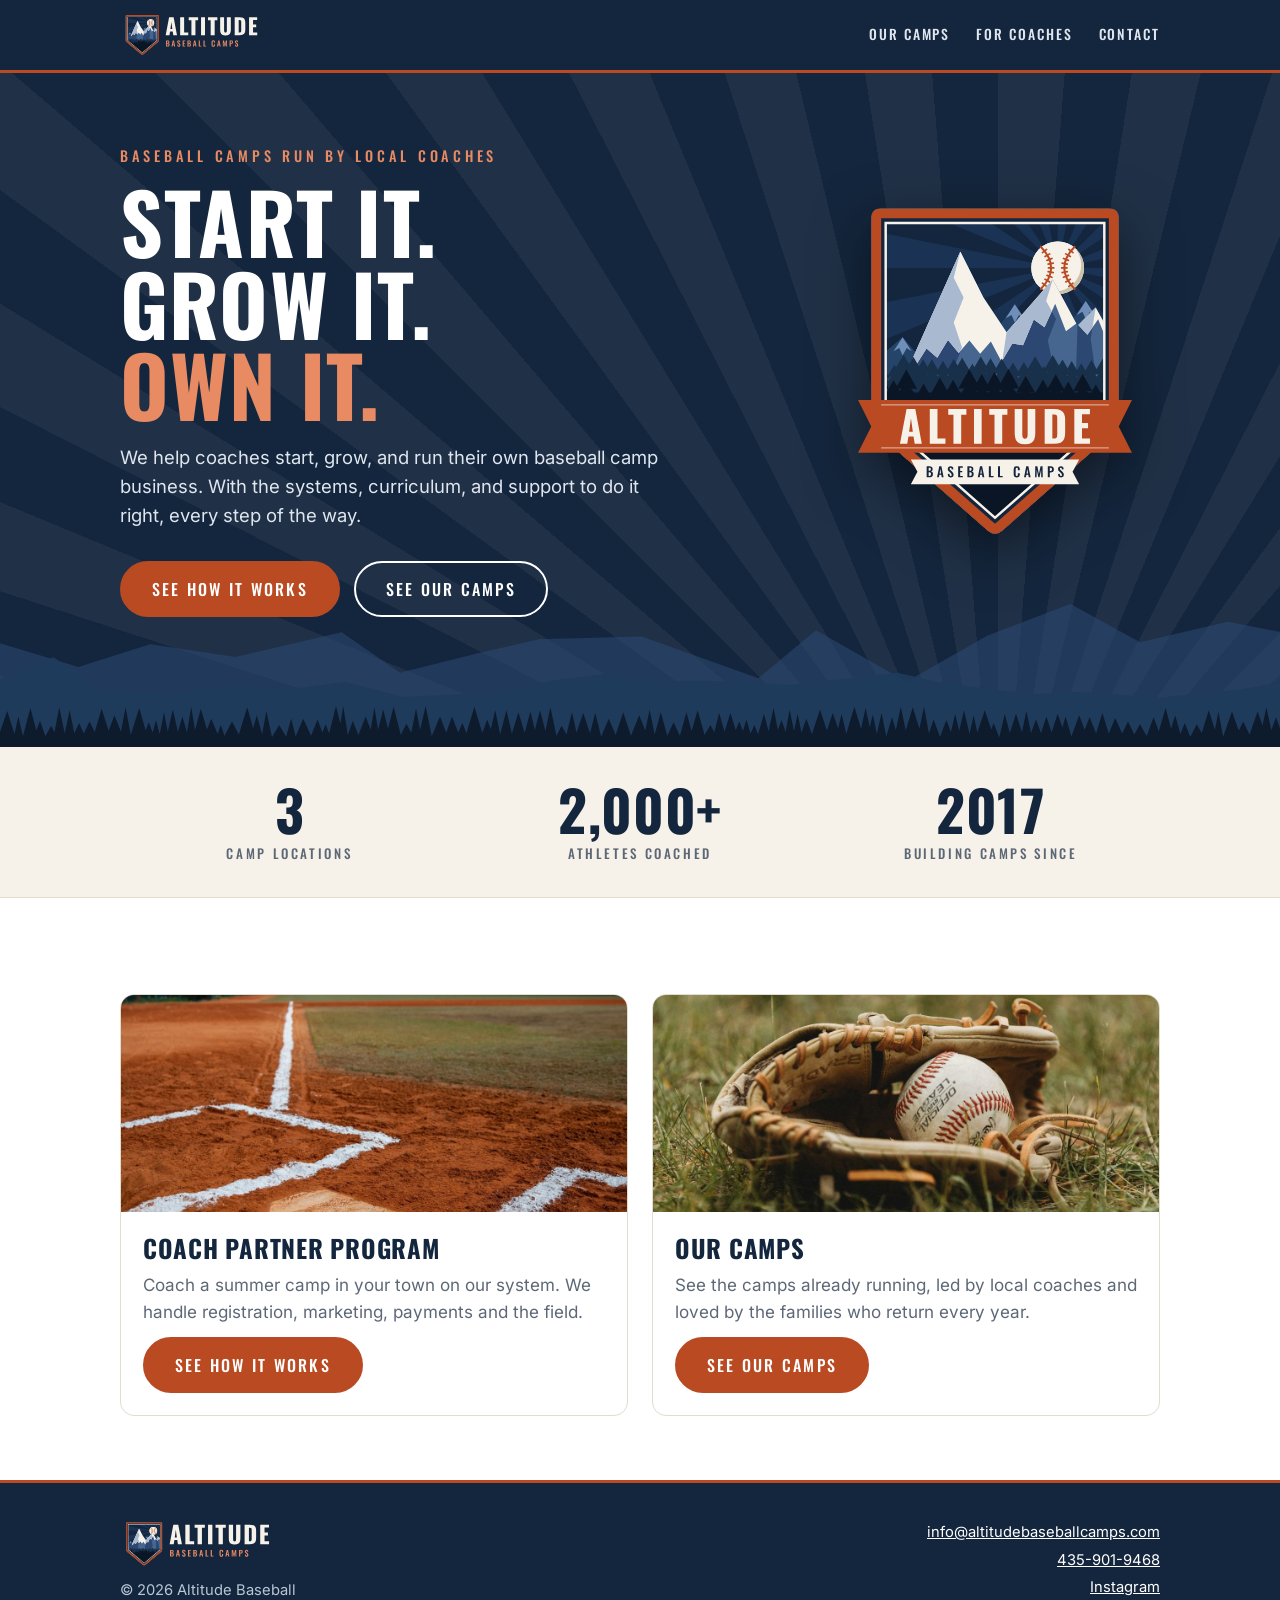
==== commit 9a99b4e0: "Use info@altitudebaseballcamps.com on the site Co-Authored-By: Claude Sonnet 5.5 <noreply@anthropic." ====
--- a/index.html
+++ b/index.html
@@ -13,5 +13,5 @@
 <article class="card"><img class="ph shot" src="images/photos/field-chalk.jpg" alt="Fresh chalk lines around home plate on a red clay infield." width="1200" height="900" loading="lazy" ><div class="body"><h3>Coach Partner Program</h3><p>Coach a summer camp in your town on our system. We handle registration, marketing, payments and the field.</p><a class="btn" href="for-coaches.html">See how it works</a></div></article>
 <article class="card"><img class="ph shot" src="images/photos/glove-ball.jpg" alt="A baseball glove with a ball resting in the grass." width="1200" height="900" loading="lazy" ><div class="body"><h3>Our Camps</h3><p>See the camps already running, led by local coaches and loved by the families who return every year.</p><a class="btn" href="our-camps.html">See our camps</a></div></article>
 </div></div></section></main>
-<footer><div class="wrap foot"><div class="fbrand"><img src="images/brand/altitude-lockup-dark.svg" alt="Altitude Baseball Camps" width="151" height="50" loading="lazy"><p>&copy; <span id="y"></span> Altitude Baseball</p></div><div class="fcontact"><a href="mailto:info@boulderbaseballcamps.com">info@boulderbaseballcamps.com</a><a href="tel:+14359019468">435-901-9468</a><a href="https://www.instagram.com/altitudebaseballcamps/" target="_blank" rel="noopener">Instagram</a></div></div></footer>
+<footer><div class="wrap foot"><div class="fbrand"><img src="images/brand/altitude-lockup-dark.svg" alt="Altitude Baseball Camps" width="151" height="50" loading="lazy"><p>&copy; <span id="y"></span> Altitude Baseball</p></div><div class="fcontact"><a href="mailto:info@altitudebaseballcamps.com">info@altitudebaseballcamps.com</a><a href="tel:+14359019468">435-901-9468</a><a href="https://www.instagram.com/altitudebaseballcamps/" target="_blank" rel="noopener">Instagram</a></div></div></footer>
 <script>document.getElementById("y").textContent=new Date().getFullYear()</script></body></html>
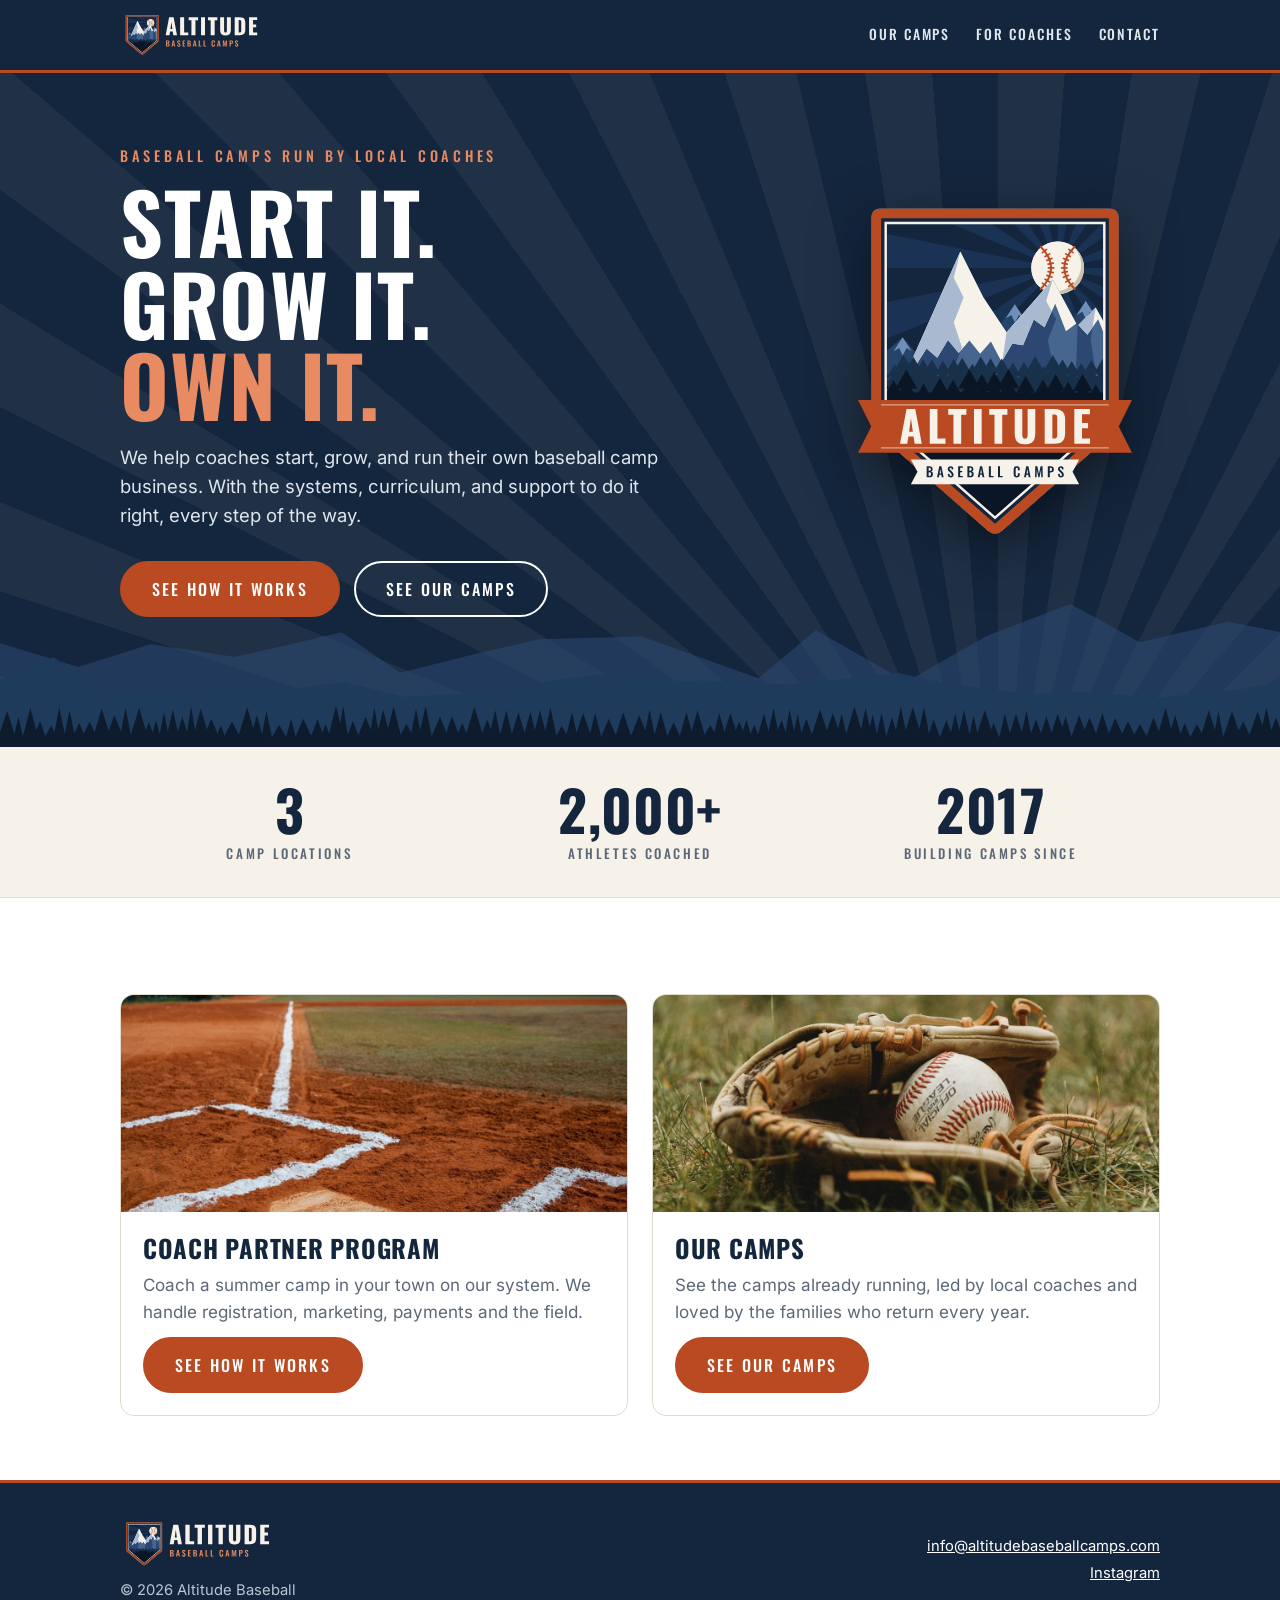
==== commit 66829738: "Remove the phone number from the site Co-Authored-By: Claude Sonnet 5.5 <noreply@anthropic.com> Clau" ====
--- a/index.html
+++ b/index.html
@@ -13,5 +13,5 @@
 <article class="card"><img class="ph shot" src="images/photos/field-chalk.jpg" alt="Fresh chalk lines around home plate on a red clay infield." width="1200" height="900" loading="lazy" ><div class="body"><h3>Coach Partner Program</h3><p>Coach a summer camp in your town on our system. We handle registration, marketing, payments and the field.</p><a class="btn" href="for-coaches.html">See how it works</a></div></article>
 <article class="card"><img class="ph shot" src="images/photos/glove-ball.jpg" alt="A baseball glove with a ball resting in the grass." width="1200" height="900" loading="lazy" ><div class="body"><h3>Our Camps</h3><p>See the camps already running, led by local coaches and loved by the families who return every year.</p><a class="btn" href="our-camps.html">See our camps</a></div></article>
 </div></div></section></main>
-<footer><div class="wrap foot"><div class="fbrand"><img src="images/brand/altitude-lockup-dark.svg" alt="Altitude Baseball Camps" width="151" height="50" loading="lazy"><p>&copy; <span id="y"></span> Altitude Baseball</p></div><div class="fcontact"><a href="mailto:info@altitudebaseballcamps.com">info@altitudebaseballcamps.com</a><a href="tel:+14359019468">435-901-9468</a><a href="https://www.instagram.com/altitudebaseballcamps/" target="_blank" rel="noopener">Instagram</a></div></div></footer>
+<footer><div class="wrap foot"><div class="fbrand"><img src="images/brand/altitude-lockup-dark.svg" alt="Altitude Baseball Camps" width="151" height="50" loading="lazy"><p>&copy; <span id="y"></span> Altitude Baseball</p></div><div class="fcontact"><a href="mailto:info@altitudebaseballcamps.com">info@altitudebaseballcamps.com</a><a href="https://www.instagram.com/altitudebaseballcamps/" target="_blank" rel="noopener">Instagram</a></div></div></footer>
 <script>document.getElementById("y").textContent=new Date().getFullYear()</script></body></html>
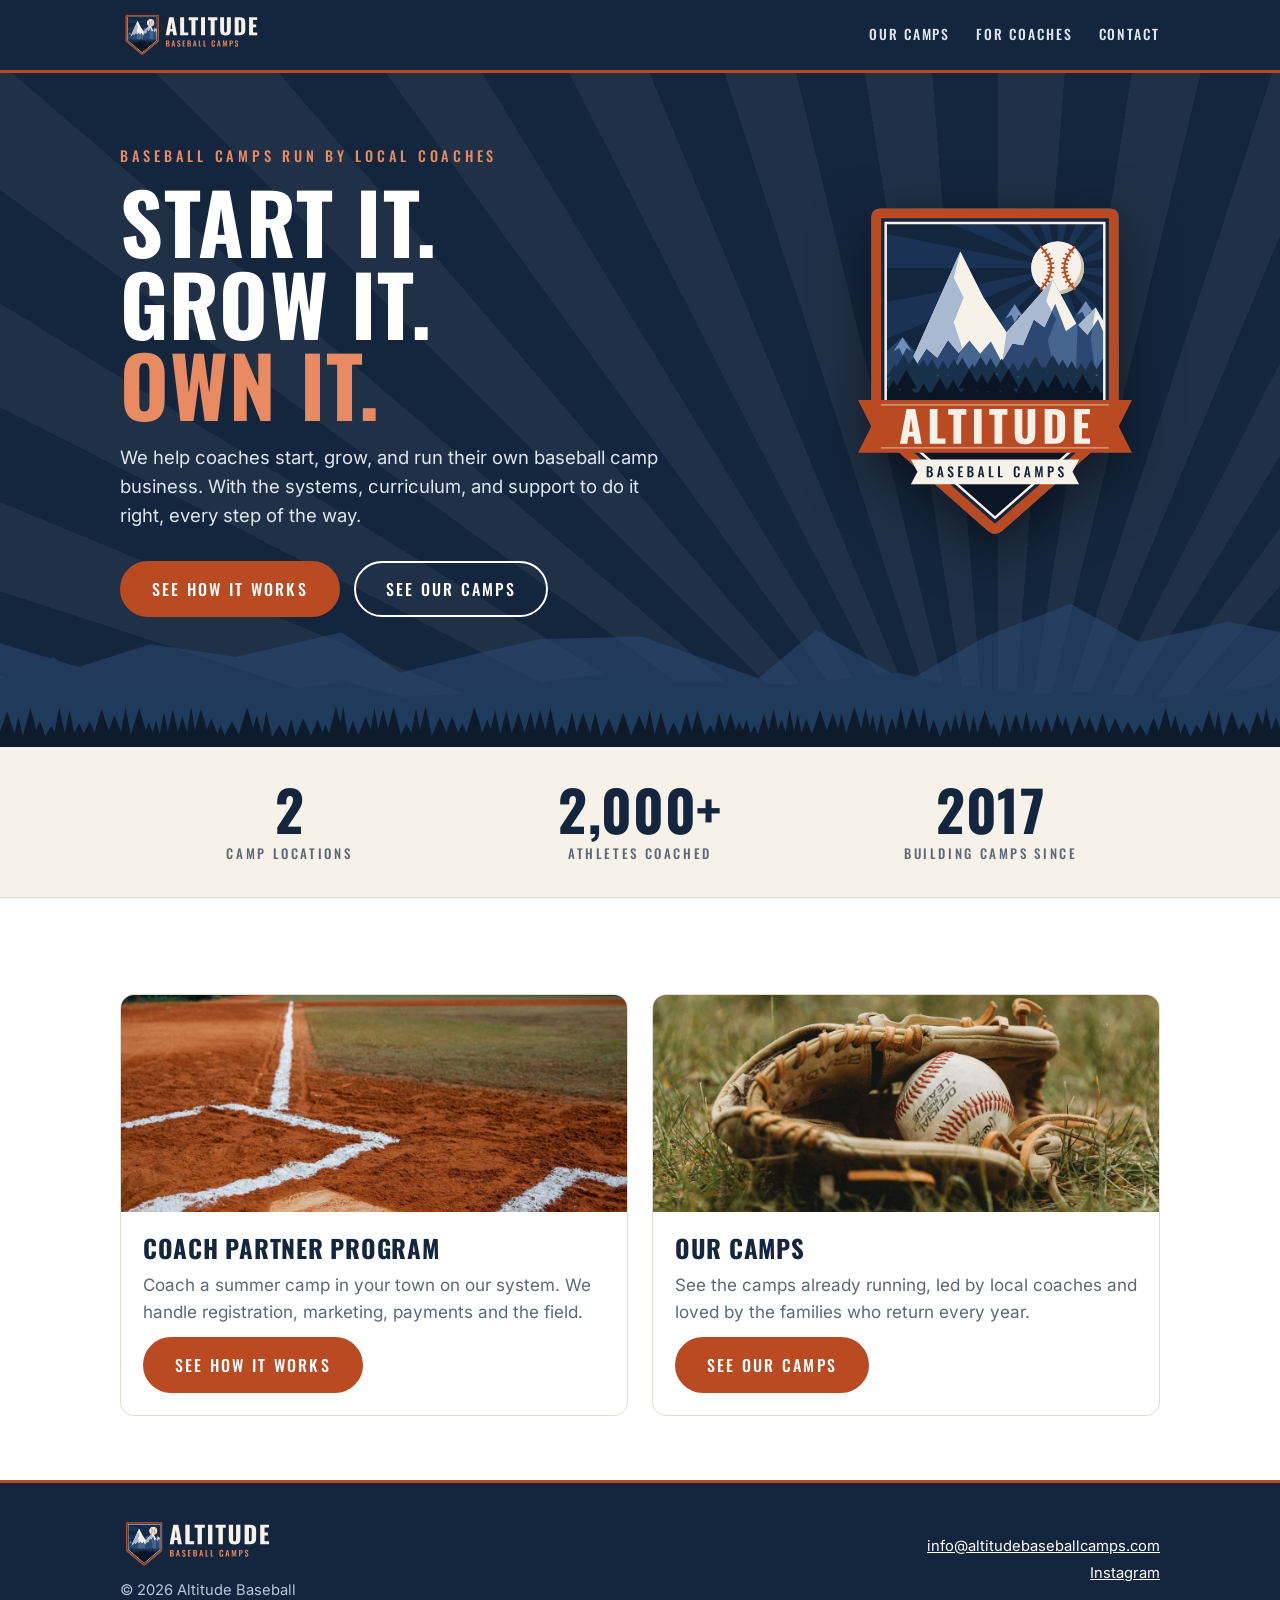
==== commit 0a18f837: "Remove Park City Baseball Academy from Our Camps; locations now 2" ====
--- a/index.html
+++ b/index.html
@@ -8,7 +8,7 @@
 <link rel="stylesheet" href="assets/style.css"><script type="application/ld+json">{"@context": "https://schema.org", "@type": "Organization", "name": "Altitude Baseball Camps", "url": "https://www.altitudebaseballcamps.com/", "logo": "https://www.altitudebaseballcamps.com/images/brand/icon-512.png", "description": "Altitude helps coaches start and grow a baseball camp in their town, with registration, marketing, payments and the field handled."}</script></head><body>
 <a class="skip" href="#main">Skip to content</a>
 <header class="site"><div class="wrap"><a class="brand" href="index.html"><img src="images/brand/altitude-lockup-dark.svg" alt="Altitude Baseball Camps" width="139" height="46"></a><nav><a href="our-camps.html">Our Camps</a><a href="for-coaches.html">For Coaches</a><a href="contact.html">Contact</a></nav></div></header>
-<main id="main"><section class="hero home"><div class="wrap"><div class="copy"><p class="eyebrow">Baseball camps run by local coaches</p><h1><span>Start it.</span> <span>Grow it.</span> <span class="own">Own it.</span></h1><p class="lede">We help coaches start, grow, and run their own baseball camp business. With the systems, curriculum, and support to do it right, every step of the way.</p><p class="cta"><a class="btn" href="for-coaches.html">See how it works</a><a class="btn ghost" href="our-camps.html">See our camps</a></p></div><img class="shield" src="images/brand/altitude-shield-color.svg" alt="" width="330" height="388"></div></section><div class="stats"><div class="wrap"><div><b>3</b><span>Camp Locations</span></div><div><b>2,000+</b><span>Athletes Coached</span></div><div><b>2017</b><span>Building Camps Since</span></div></div></div>
+<main id="main"><section class="hero home"><div class="wrap"><div class="copy"><p class="eyebrow">Baseball camps run by local coaches</p><h1><span>Start it.</span> <span>Grow it.</span> <span class="own">Own it.</span></h1><p class="lede">We help coaches start, grow, and run their own baseball camp business. With the systems, curriculum, and support to do it right, every step of the way.</p><p class="cta"><a class="btn" href="for-coaches.html">See how it works</a><a class="btn ghost" href="our-camps.html">See our camps</a></p></div><img class="shield" src="images/brand/altitude-shield-color.svg" alt="" width="330" height="388"></div></section><div class="stats"><div class="wrap"><div><b>2</b><span>Camp Locations</span></div><div><b>2,000+</b><span>Athletes Coached</span></div><div><b>2017</b><span>Building Camps Since</span></div></div></div>
 <section class="block"><div class="wrap"><h2 class="sr">Where to start</h2><div class="cards">
 <article class="card"><img class="ph shot" src="images/photos/field-chalk.jpg" alt="Fresh chalk lines around home plate on a red clay infield." width="1200" height="900" loading="lazy" ><div class="body"><h3>Coach Partner Program</h3><p>Coach a summer camp in your town on our system. We handle registration, marketing, payments and the field.</p><a class="btn" href="for-coaches.html">See how it works</a></div></article>
 <article class="card"><img class="ph shot" src="images/photos/glove-ball.jpg" alt="A baseball glove with a ball resting in the grass." width="1200" height="900" loading="lazy" ><div class="body"><h3>Our Camps</h3><p>See the camps already running, led by local coaches and loved by the families who return every year.</p><a class="btn" href="our-camps.html">See our camps</a></div></article>
